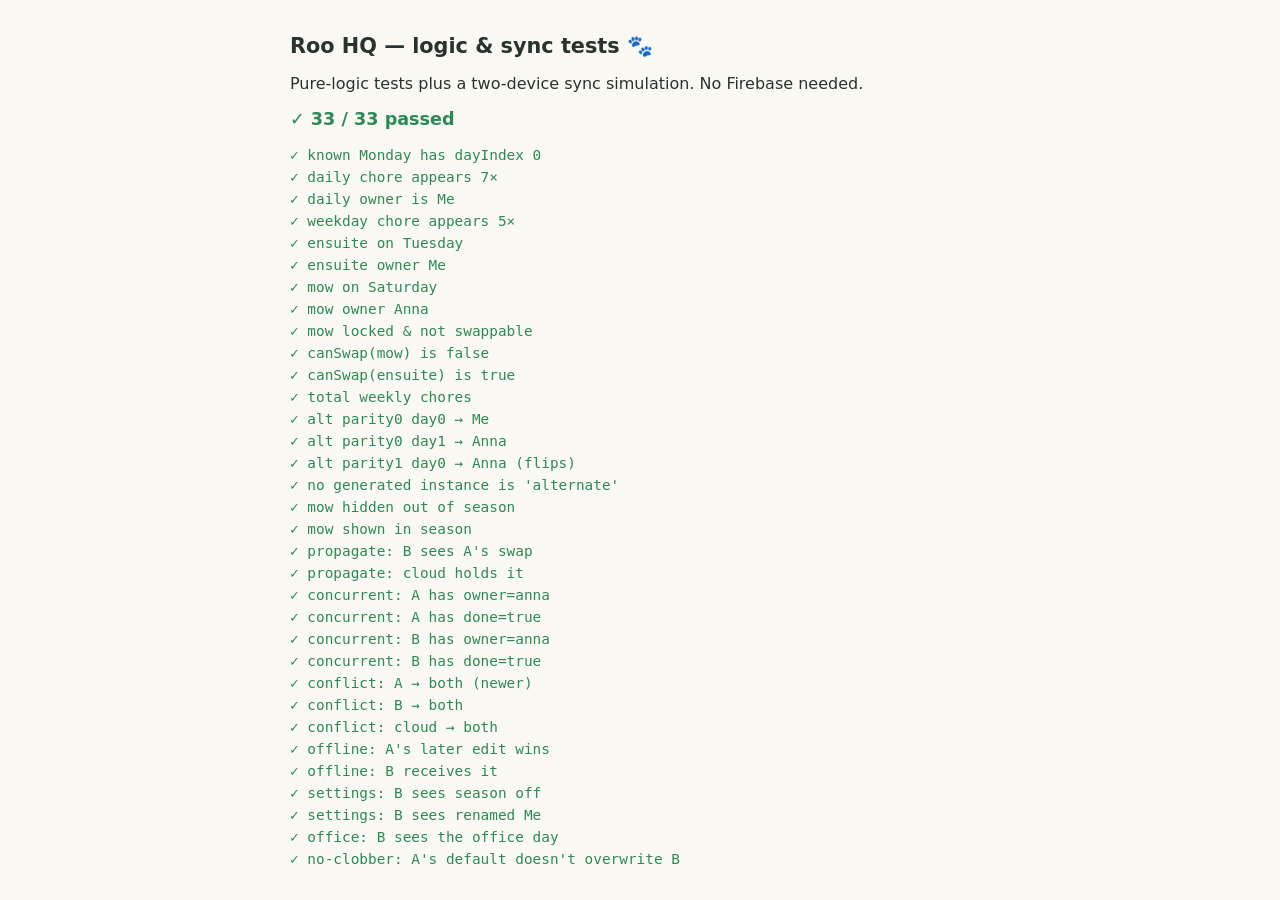
==== tests.html @ 3ca6e5f8 "Polish: per-person filter, remote-change toast, two-device sync tests - merge.js: extracted the sync" ====
<!DOCTYPE html>
<html lang="en">
<head>
  <meta charset="UTF-8" />
  <meta name="viewport" content="width=device-width, initial-scale=1.0" />
  <title>Roo HQ — tests</title>
  <style>
    body { font-family: -apple-system, BlinkMacSystemFont, "Segoe UI", system-ui, sans-serif; padding: 20px; max-width: 700px; margin: 0 auto; color: #283330; background: #FBF9F4; }
    h1 { font-size: 1.3rem; }
    h2 { font-size: 1.1rem; }
    .t { padding: 3px 0; font-size: 0.9rem; font-family: ui-monospace, Menlo, Consolas, monospace; }
    .ok { color: #2c8a55; }
    .bad { color: #c0392b; font-weight: 700; }
    @media (prefers-color-scheme: dark) { body { background: #1B1814; color: #F3EFE8; } }
  </style>
</head>
<body>
  <h1>Roo HQ — logic &amp; sync tests 🐾</h1>
  <p>Pure-logic tests plus a two-device sync simulation. No Firebase needed.</p>
  <div id="out">Running…</div>

  <script src="js/seed.js"></script>
  <script src="js/logic.js"></script>
  <script src="js/merge.js"></script>
  <script src="js/tests.js"></script>
</body>
</html>
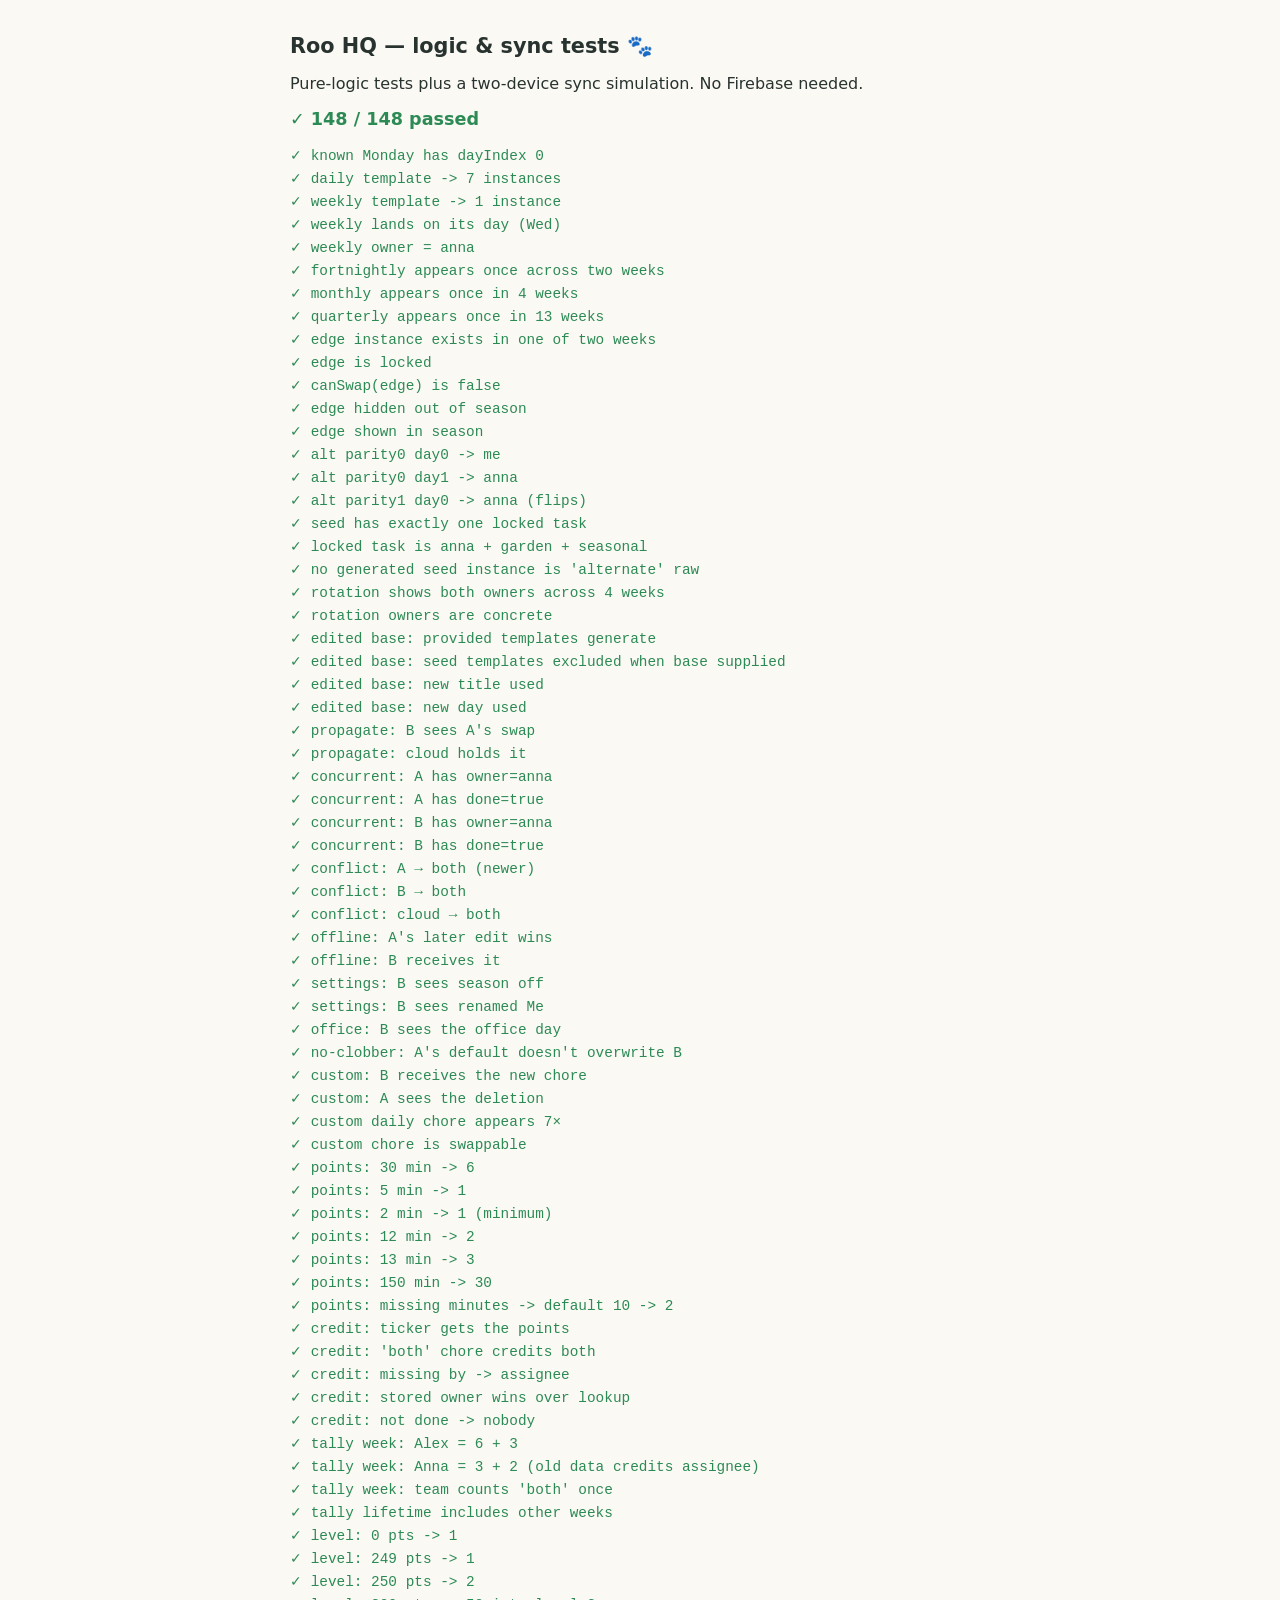
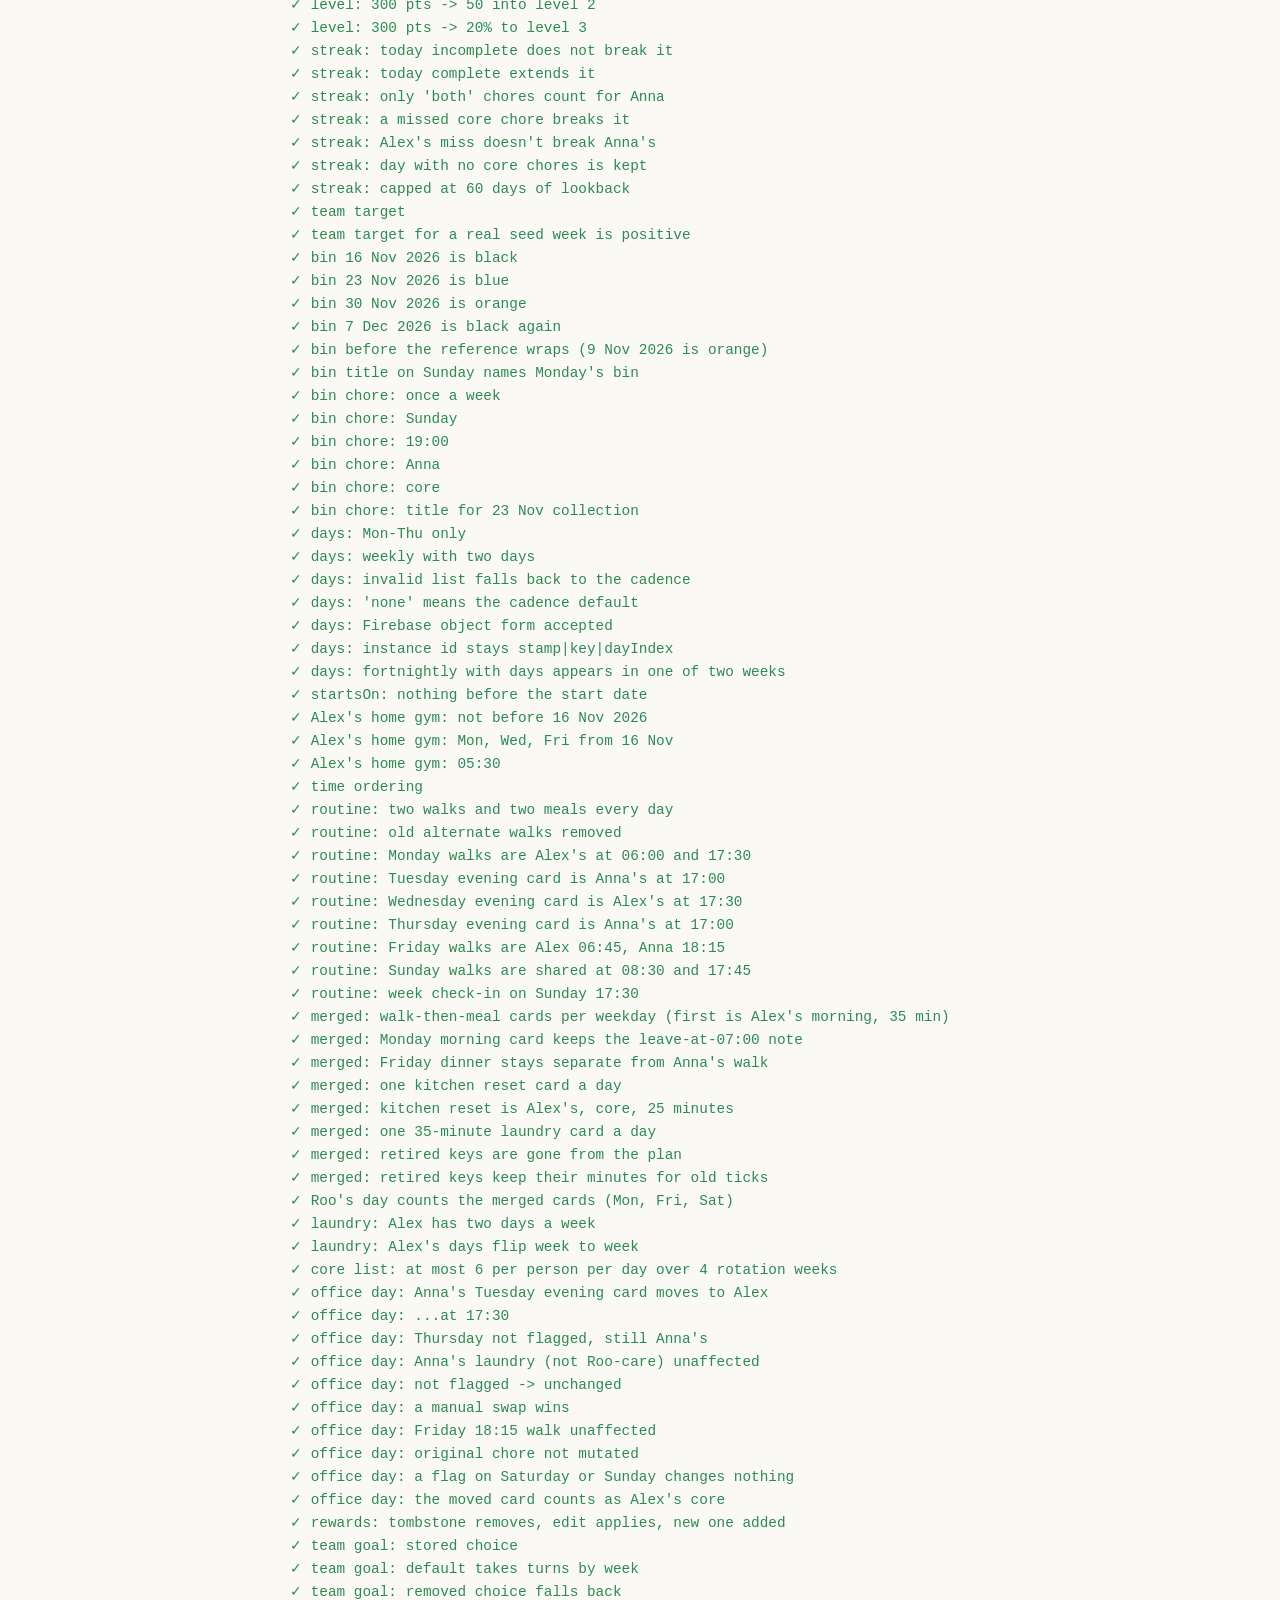
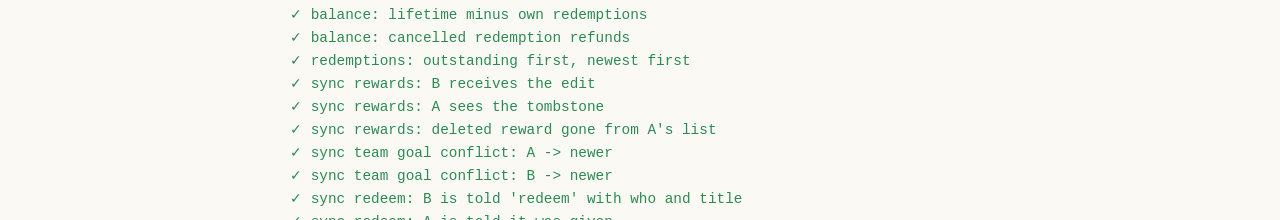
==== commit 56259b78: "Add the game layer and the new daily routine - Points, streaks, levels, a weekly team bar and a rewa" ====
--- a/tests.html
+++ b/tests.html
@@ -21,7 +21,9 @@
 
   <script src="js/seed.js"></script>
   <script src="js/logic.js"></script>
+  <script src="js/game.js"></script>
   <script src="js/merge.js"></script>
+  <script src="js/store.js"></script>
   <script src="js/tests.js"></script>
 </body>
 </html>
